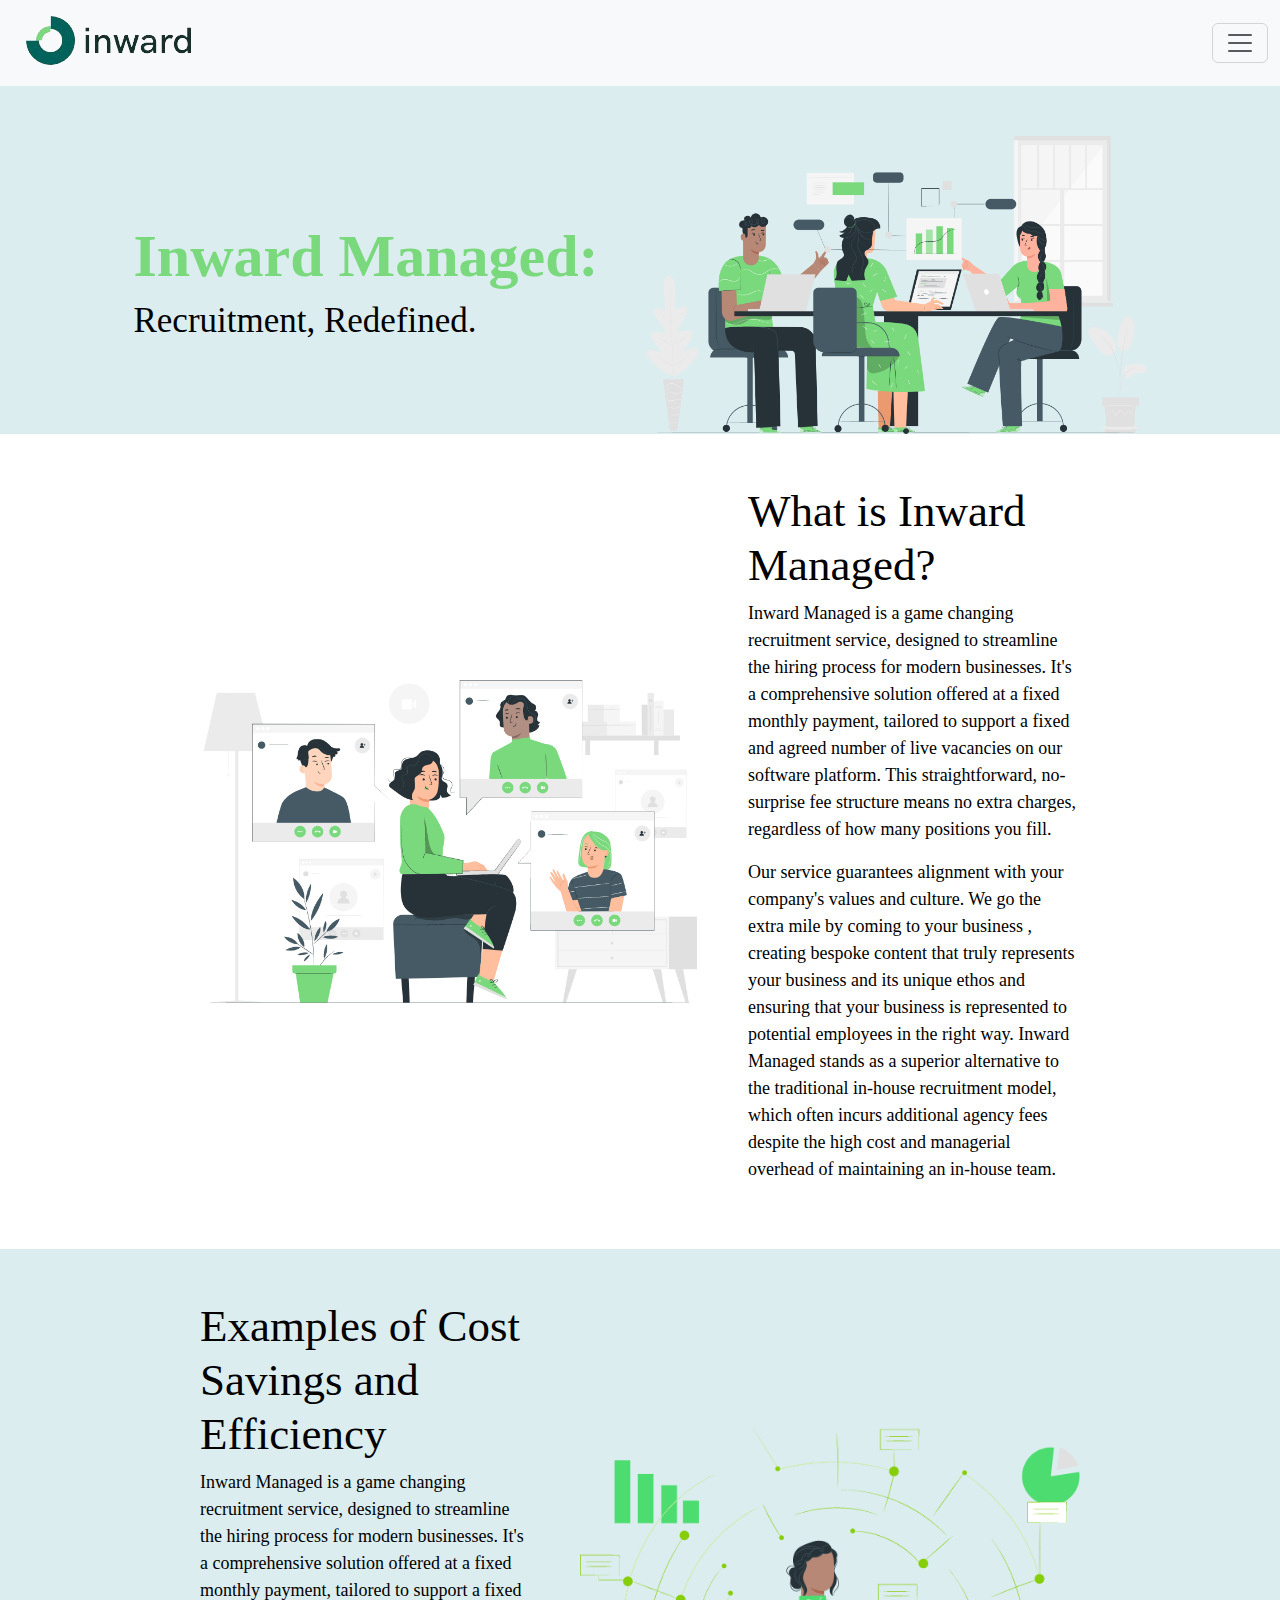
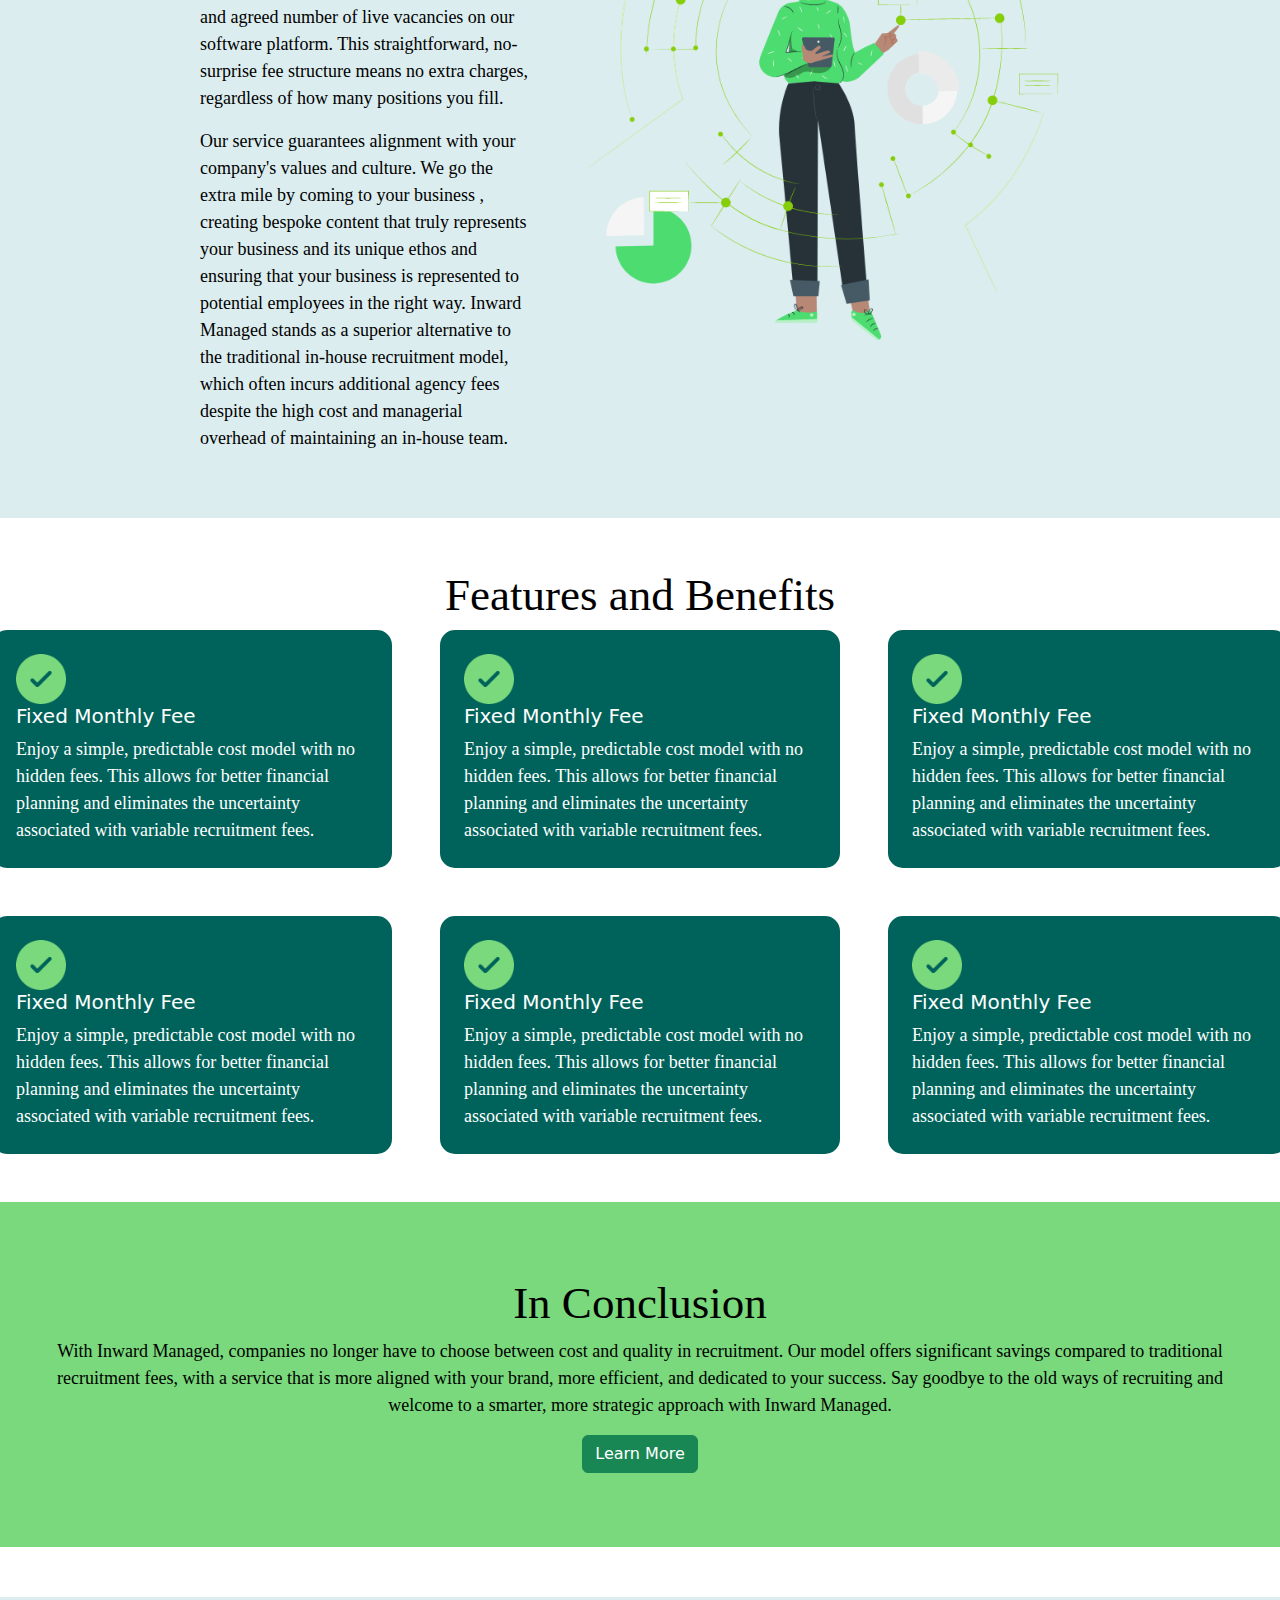
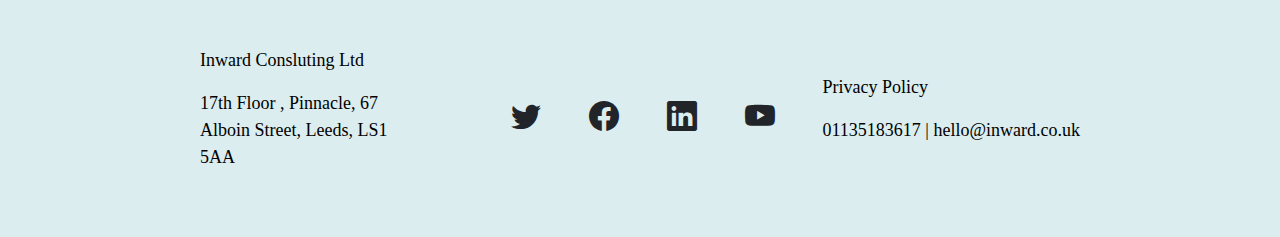
==== index.html @ 420029ac "INWARDS PROJECT" ====
<!DOCTYPE html>
<html lang="en">
<head>
    <meta charset="UTF-8">
    <meta name="viewport" content="width=device-width, initial-scale=1.0">
    <title>Inwards</title>
    <!-- bootstrap cdn -->
    <link href="https://cdn.jsdelivr.net/npm/bootstrap@5.3.3/dist/css/bootstrap.min.css" rel="stylesheet" integrity="sha384-QWTKZyjpPEjISv5WaRU9OFeRpok6YctnYmDr5pNlyT2bRjXh0JMhjY6hW+ALEwIH" crossorigin="anonymous">
    <script src="https://cdn.jsdelivr.net/npm/bootstrap@5.3.3/dist/js/bootstrap.bundle.min.js" integrity="sha384-YvpcrYf0tY3lHB60NNkmXc5s9fDVZLESaAA55NDzOxhy9GkcIdslK1eN7N6jIeHz" crossorigin="anonymous"></script>
    <link rel="stylesheet" href="css/style.css">
    <!-- Bootstrap Icons CSS via CDN -->
    <link href="https://cdn.jsdelivr.net/npm/bootstrap-icons/font/bootstrap-icons.css" rel="stylesheet">
</head>
<!-- navbar -->
<div class="collapse container" id="navbarToggleExternalContent">
    <div class="bg-dark p-4">
      <h5 class="text-white h4">Collapsed content</h5>
      <span class="text-muted">Toggleable via the navbar brand.</span>
    </div>
  </div>
  <nav class="navbar navbar-light bg-light container">
    <div class="container-fluid">
        <img src="images/logo.png" alt="">
      <button class="navbar-toggler" type="button" data-bs-toggle="collapse" data-bs-target="#navbarToggleExternalContent" aria-controls="navbarToggleExternalContent" aria-expanded="false" aria-label="Toggle navigation">
        <span class="navbar-toggler-icon"></span>
      </button>
    </div>
  </nav>
<!-- navbar -->
<body>
    <!-- banner section -->
        <section id="banner-scction" class="banner container d-flex justify-content-center align-items-center gap-5 pb-0">
            <div class="banner-column">
                <h1>Inward Managed:</h1>
                <h4>Recruitment, Redefined.</h4>
            </div>
            <div class="banne-image">
                <img src="images/Team-pana.png" style="width: 500px;" alt="">
            </div>
        </section>
    <!-- !banner section -->
    <!-- what is inward manage section -->
        <section id="whatIsInwardSection" class="whatIsInwardSection container d-flex justify-content-center align-items-center gap-5">
            <div class="inward-column-image">
                <img src="images/Remote team-pana.png" style="width: 500px;" alt="">
            </div>
            <div class="inward-column">
                <h2>What is Inward Managed?</h2>
                <p>Inward Managed is a game changing recruitment service, designed to streamline the hiring process for modern businesses. It's a comprehensive solution offered at a fixed monthly payment, tailored to support a fixed and agreed number of live vacancies on our software platform. This straightforward, no-surprise fee structure means no extra charges, regardless of how many positions you fill.</p>
                <p>Our service guarantees alignment with your company's values and culture. We go the extra mile by coming to your business , creating bespoke content that truly represents your business and its unique ethos and ensuring that your business is represented to potential employees in the right way. Inward Managed stands as a superior alternative to the traditional in-house recruitment model, which often incurs additional agency fees despite the high cost and managerial overhead of maintaining an in-house team.</p>

            </div>
        </section>
    <!-- !waht is inward manage section -->
    <!-- examples section -->
    <section id="examplesSection" class="examplesSection container d-flex justify-content-center align-items-center gap-5">
        <div class="examples-column">
            <h2>Examples of Cost Savings and Efficiency</h2>
                <p>Inward Managed is a game changing recruitment service, designed to streamline the hiring process for modern businesses. It's a comprehensive solution offered at a fixed monthly payment, tailored to support a fixed and agreed number of live vacancies on our software platform. This straightforward, no-surprise fee structure means no extra charges, regardless of how many positions you fill.</p>
                <p>Our service guarantees alignment with your company's values and culture. We go the extra mile by coming to your business , creating bespoke content that truly represents your business and its unique ethos and ensuring that your business is represented to potential employees in the right way. Inward Managed stands as a superior alternative to the traditional in-house recruitment model, which often incurs additional agency fees despite the high cost and managerial overhead of maintaining an in-house team.</p>
        </div>
        <div class="examples-column-image">
            <img src="images/Group 83.png" style="width: 500px;" alt="">
        </div>
    </section>
    <!-- !examples section -->
    <!-- feaures and benefits section -->
    <section id="feature-benefitsSection" class="feature-benefitesSection d-flex flex-column justify-content-center align-items-center gap-5">
        <div class="feature-benefits d-flex flex-column justify-content-center align-items-center">
            <h2>Features and Benefits</h2>
            <div class="feature-benefits-cards d-flex flex-row gap-5 flex-wrap justify-content-center align-items-center">
                    <div class="card" style="width: 25rem;">
                        <div class="card-body">
                            <img src="images/checked.png" style="width: 50px;" alt="">
                        <h5 class="card-title">Fixed Monthly Fee</h5>
                        <p class="card-text">Enjoy a simple, predictable cost model with no hidden fees. This allows for better financial planning and eliminates the uncertainty associated with variable recruitment fees.
                        </p>
                        </div>
                    </div>
                    <div class="card" style="width: 25rem;">
                        <div class="card-body">
                            <img src="images/checked.png" style="width: 50px;" alt="">
                        <h5 class="card-title">Fixed Monthly Fee</h5>
                        <p class="card-text">Enjoy a simple, predictable cost model with no hidden fees. This allows for better financial planning and eliminates the uncertainty associated with variable recruitment fees.
                        </p>
                        </div>
                    </div>
                    <div class="card" style="width: 25rem;">
                        <div class="card-body">
                            <img src="images/checked.png" style="width: 50px;" alt="">
                        <h5 class="card-title">Fixed Monthly Fee</h5>
                        <p class="card-text">Enjoy a simple, predictable cost model with no hidden fees. This allows for better financial planning and eliminates the uncertainty associated with variable recruitment fees.
                        </p>
                        </div>
                    </div>
                    <div class="card" style="width: 25rem;">
                        <div class="card-body">
                            <img src="images/checked.png" style="width: 50px;" alt="">
                        <h5 class="card-title">Fixed Monthly Fee</h5>
                        <p class="card-text">Enjoy a simple, predictable cost model with no hidden fees. This allows for better financial planning and eliminates the uncertainty associated with variable recruitment fees.
                        </p>
                        </div>
                    </div>
                    <div class="card" style="width: 25rem;">
                        <div class="card-body">
                            <img src="images/checked.png" style="width: 50px;" alt="">
                        <h5 class="card-title">Fixed Monthly Fee</h5>
                        <p class="card-text">Enjoy a simple, predictable cost model with no hidden fees. This allows for better financial planning and eliminates the uncertainty associated with variable recruitment fees.
                        </p>
                        </div>
                    </div>
                    <div class="card" style="width: 25rem;">
                        <div class="card-body">
                            <img src="images/checked.png" style="width: 50px;" alt="">
                        <h5 class="card-title">Fixed Monthly Fee</h5>
                        <p class="card-text">Enjoy a simple, predictable cost model with no hidden fees. This allows for better financial planning and eliminates the uncertainty associated with variable recruitment fees.
                        </p>
                        </div>
                    </div>
                    <div class="card last-column" style="width: 90rem;">
                        <div class="card-body d-flex flex-column justify-content-center align-items-center">
                        <h2 class="card-title">In Conclusion</h2>
                        <p class="card-text last-column">With Inward Managed, companies no longer have to choose between cost and quality in recruitment. Our model offers significant savings compared to traditional recruitment fees, with a service that is more aligned with your brand, more efficient, and dedicated to your success. Say goodbye to the old ways of recruiting and welcome to a smarter, more strategic approach with Inward Managed.
                        </p>
                        <button type="button" class="btn btn-success">Learn More</button>
                        </div>
                    </div>
            </div>
        </div>
    </section>
    <!-- !feaures and benefits section -->
    <!-- Footer Section -->
    <section id="footer" class="footer d-flex justify-between-center align-items-center">
        <div class="footer-container d-flex justify-content-between align-items-center w-100">
            <div class="foot-child1 col-3">
                <p>Inward Consluting Ltd</p>
                <p>17th Floor , Pinnacle, 67 Alboin Street, Leeds, LS1 5AA</p>
            </div>
            <div class="foot-child2 d-flex gap-5 col-3">
                <i class="bi bi-twitter"></i>
                <i class="bi bi-facebook"></i>
                <i class="bi bi-linkedin"></i>
                <i class="bi bi-youtube"></i>
            </div>
            <div class="foot-child3">
                <p>Privacy Policy</p>
                <p>01135183617 | hello@inward.co.uk</p>
            </div>
        </div>
    </section>
</body>
</html>
---- css/style.css ----
@import url('https://fonts.googleapis.com/css2?family=Hanken+Grotesk:ital,wght@0,100..900;1,100..900&display=swap');


h1 {
    font-family: 'hanken';
    font-size: 60px;
    font-weight: 700;
    color: #79D97C;
}
h2 {
    font-family: 'hanken';
    font-size: 45px;
    font: 500;
    color: #000;
}
h4 {
    font-family: 'hanken';
    font-size: 35px;
    font-weight: 400;
    color: #000;
}
p {
    font-family: 'hanken';
    font-size: 18px;
    font-weight: 400;
    color: #000;
}
.container {
    max-width: 1920px;
}
/* banner section */
#banner-scction {
    background: #DBEDEF;
    padding: 50px 20px;
}

/* what is inward managed section */
#whatIsInwardSection,
#feature-benefitsSection,
#plan-pricing-section {
    padding: 50px 200px;
}

/* examples Section */
#examplesSection,
#footer {
    background: #DBEDEF;
    padding: 50px 200px;
}
/* feature and benefits Section */
#feature-benefitsSection .card {
    background: #00635B;
    border: 8px solid #00635B;
    border-radius: 15px;
    color: #fff;
}
#feature-benefitsSection .card p {
    color: #fff;
}
#feature-benefitsSection .card:nth-child(7) {
    background: #79D97C;
    border: 8px solid #79D97C;
}
#feature-benefitsSection .card h2 {
    color: #000;
}
.card.last-column {
    padding: 50px 100px;
}
.card.last-column p {
    color: #000 !important;
    text-align: center;
}
/* Plan & Pricing Section */
#plan-pricing-section p {
    width: 50%;
    text-align: center;
}
#plan-pricing-section .plan-title {
    background-image: url('plan-image.png');
}
/* footer section */
.foot-child2 i {
    font-size: 30px;
}
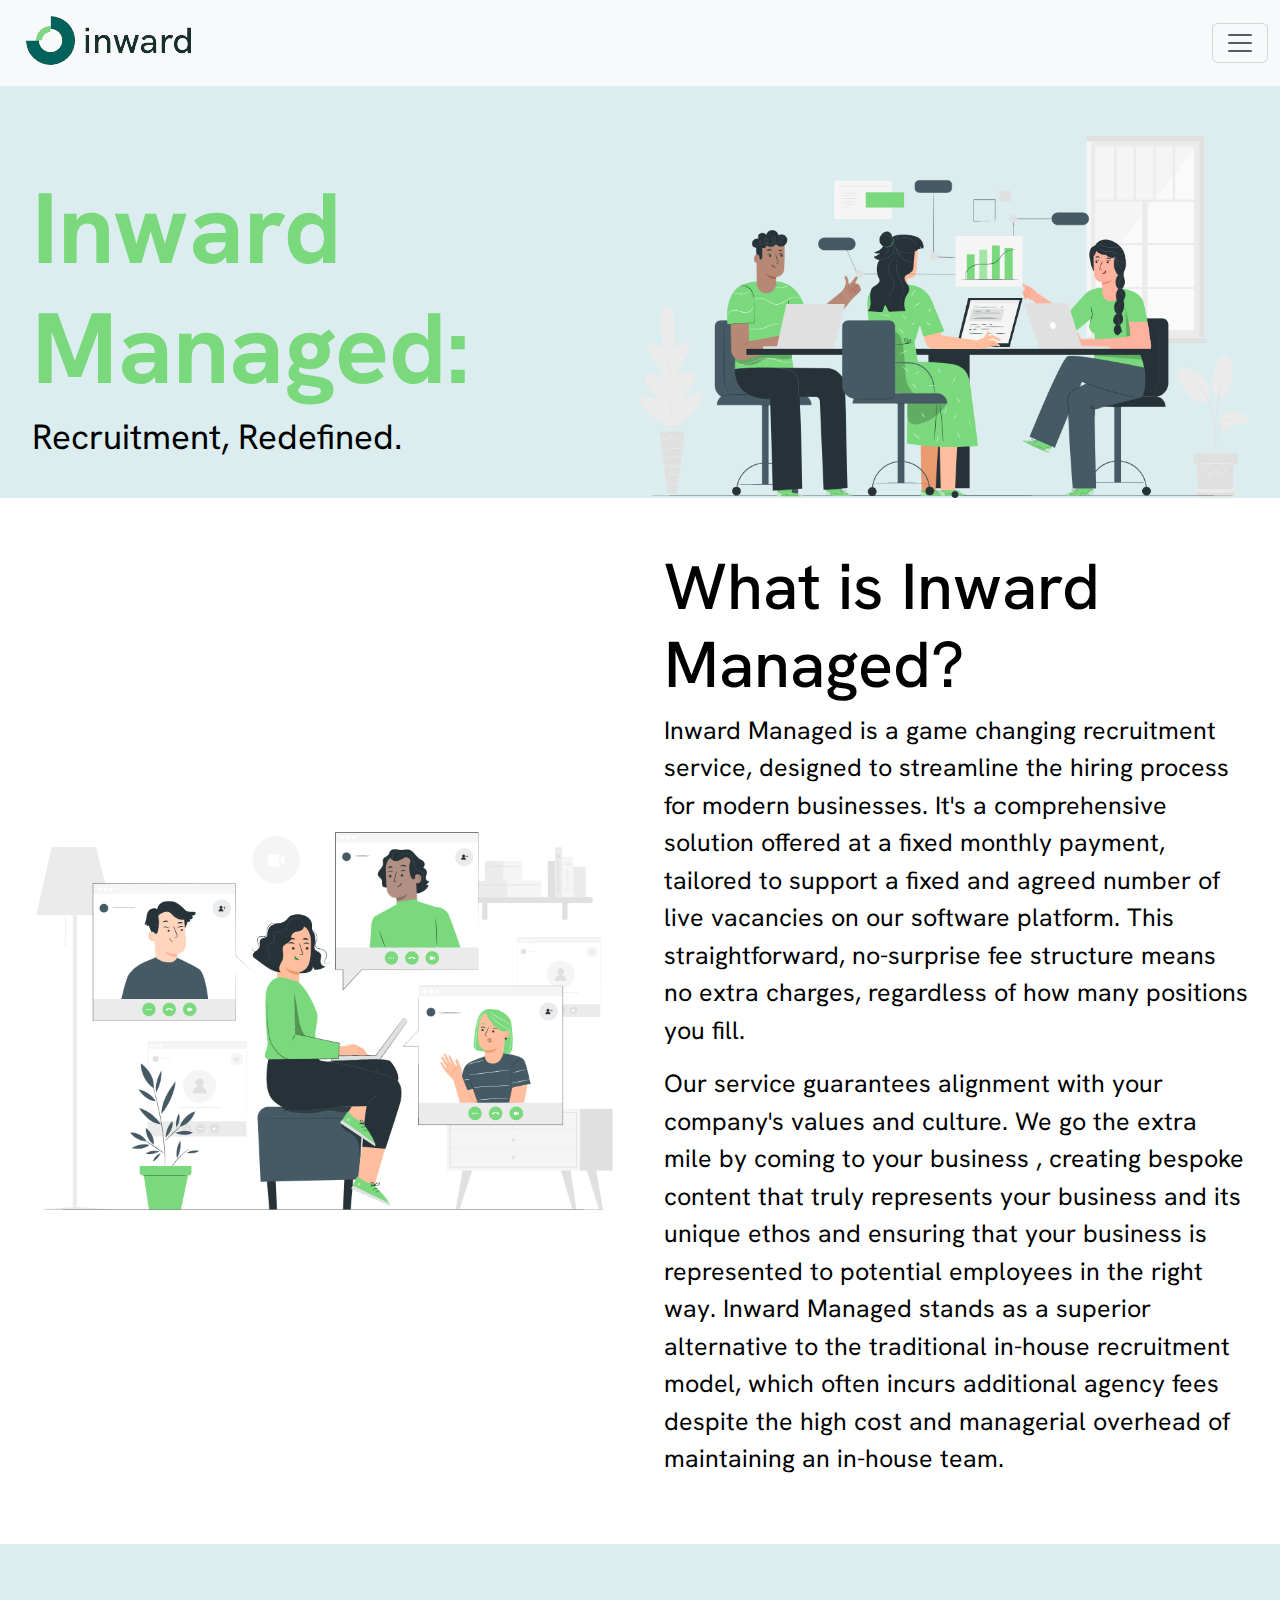
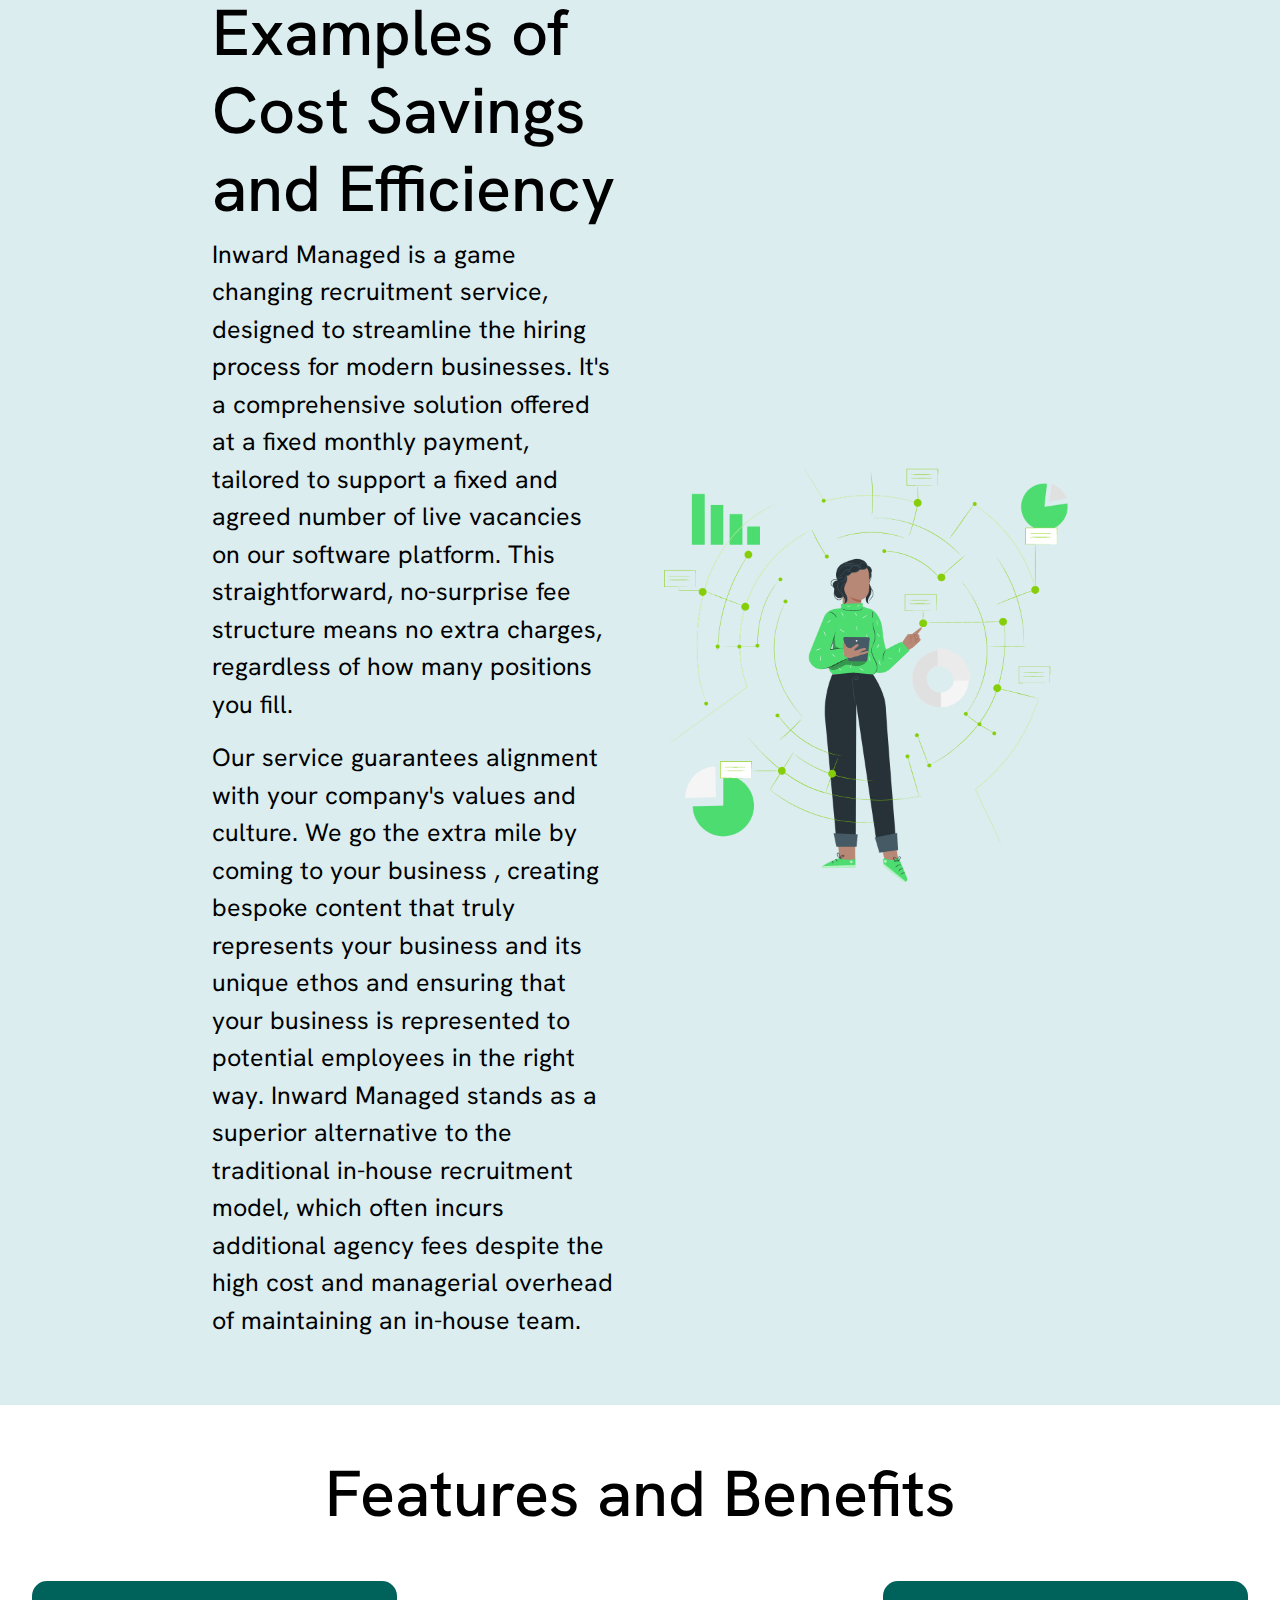
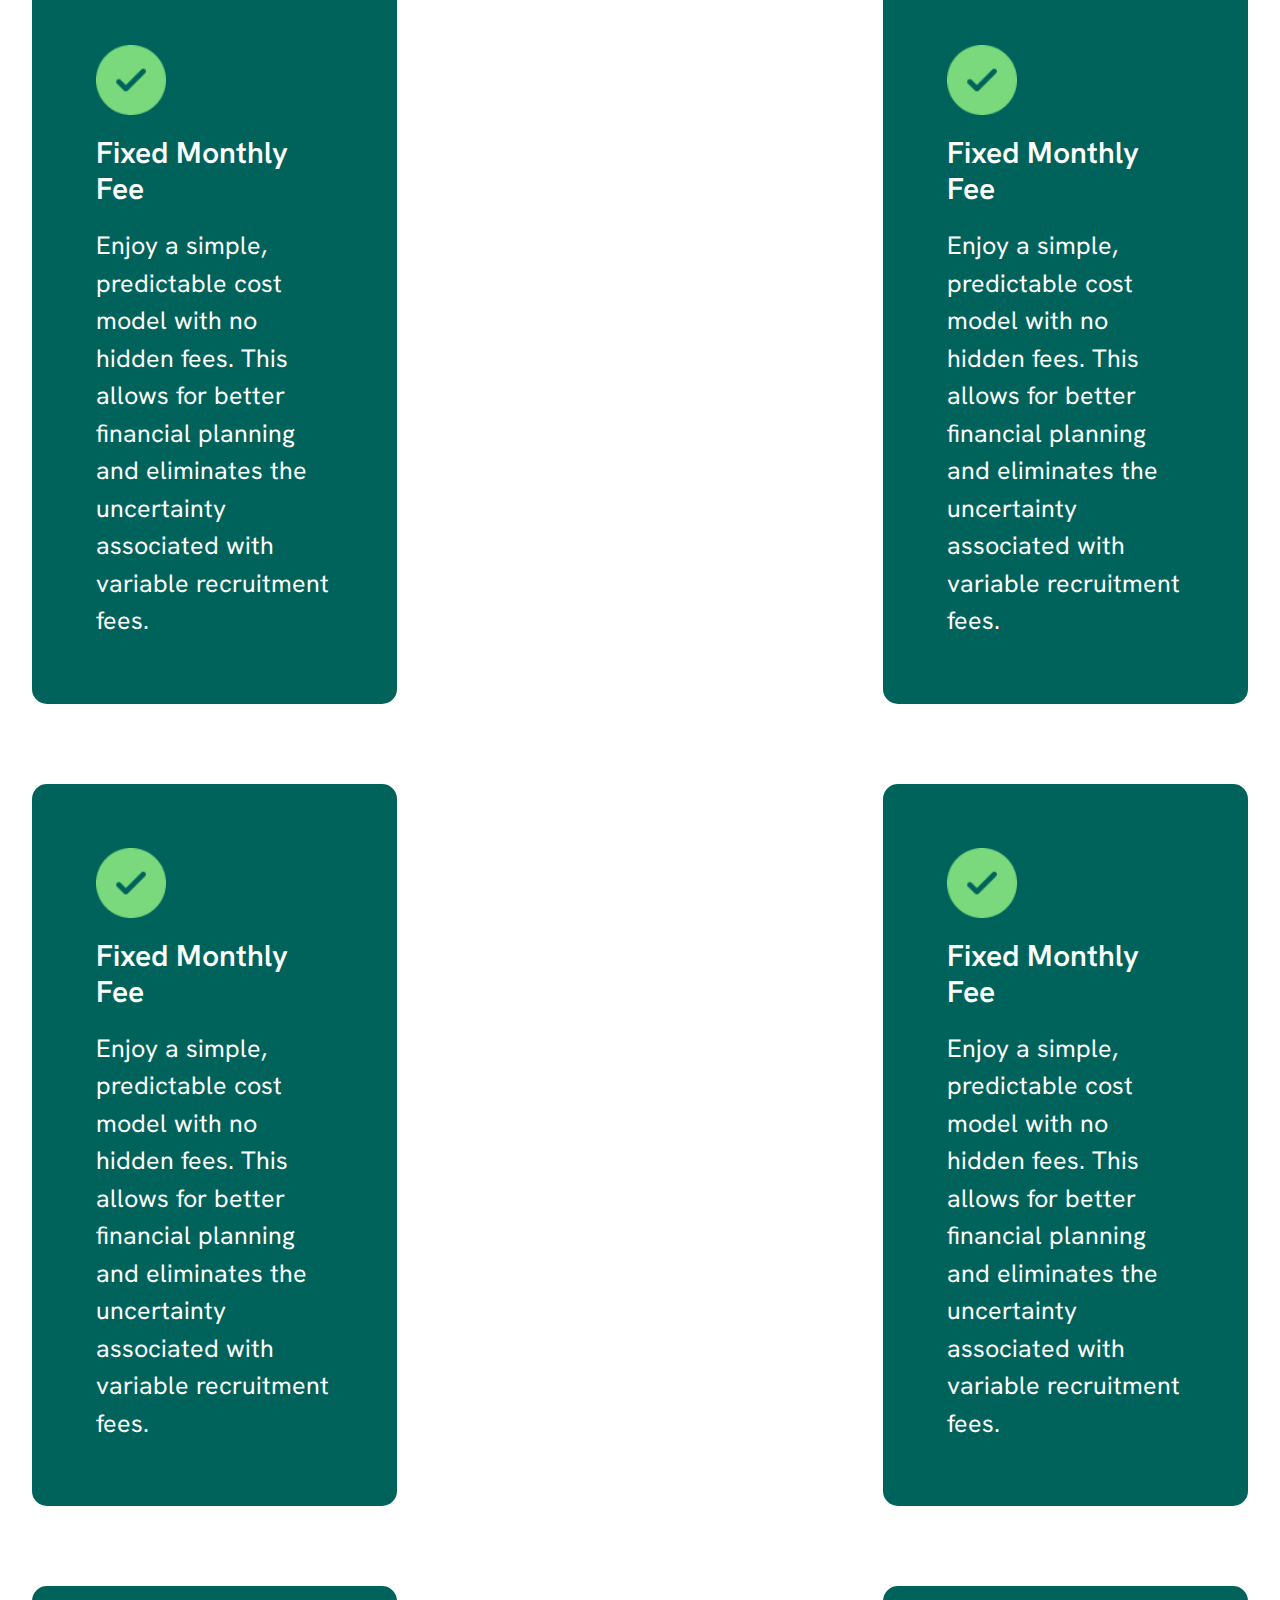
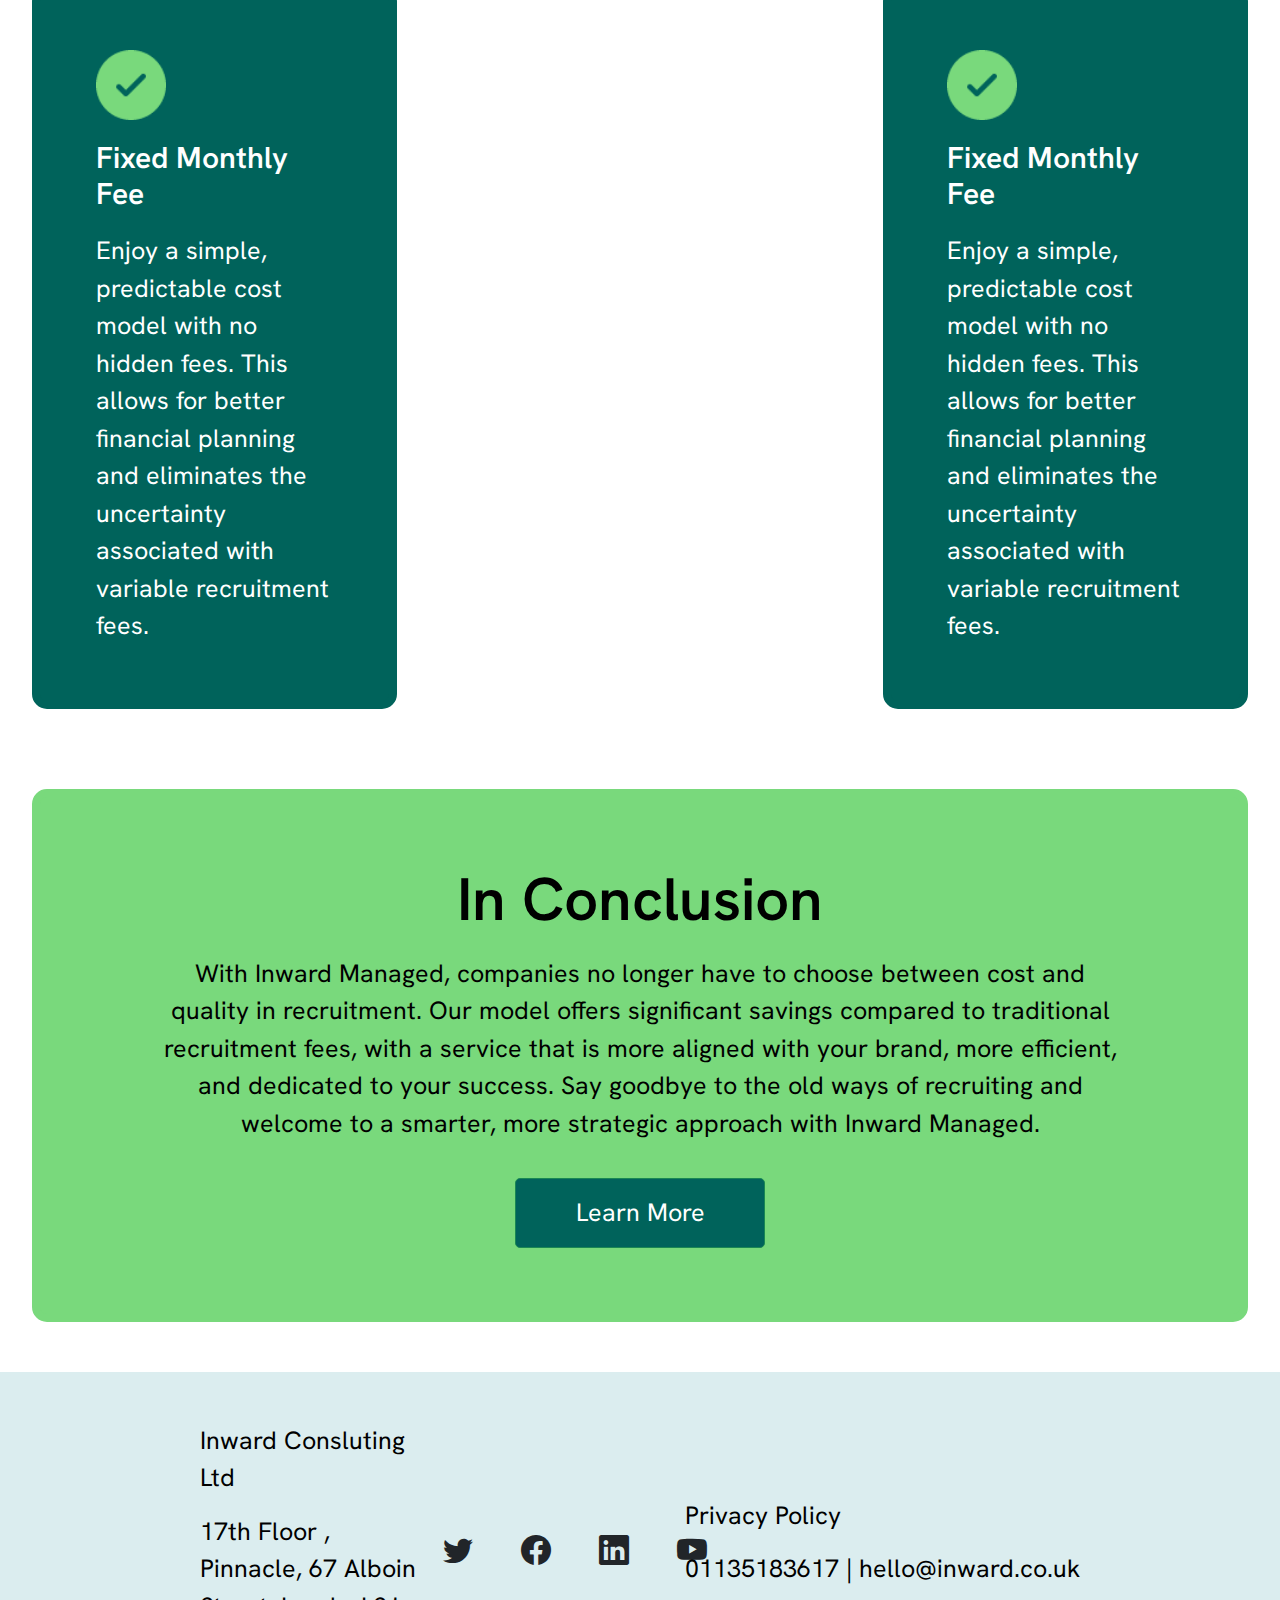
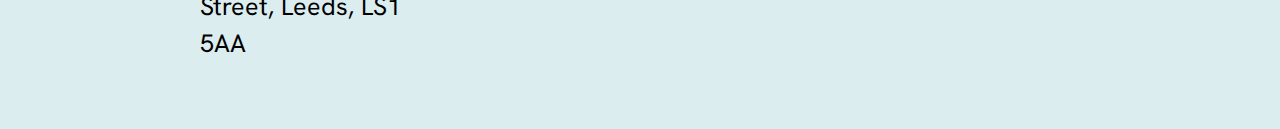
==== commit 6eac88c4: "Adding Pricing page and Editing" ====
--- a/index.html
+++ b/index.html
@@ -12,14 +12,14 @@
     <link href="https://cdn.jsdelivr.net/npm/bootstrap-icons/font/bootstrap-icons.css" rel="stylesheet">
 </head>
 <!-- navbar -->
-<div class="collapse container" id="navbarToggleExternalContent">
-    <div class="bg-dark p-4">
+<div class="collapse" id="navbarToggleExternalContent">
+    <div class="bg-dark p-4 container">
       <h5 class="text-white h4">Collapsed content</h5>
       <span class="text-muted">Toggleable via the navbar brand.</span>
     </div>
   </div>
-  <nav class="navbar navbar-light bg-light container">
-    <div class="container-fluid">
+  <nav class="navbar navbar-light bg-light">
+    <div class="container-fluid container" >
         <img src="images/logo.png" alt="">
       <button class="navbar-toggler" type="button" data-bs-toggle="collapse" data-bs-target="#navbarToggleExternalContent" aria-controls="navbarToggleExternalContent" aria-expanded="false" aria-label="Toggle navigation">
         <span class="navbar-toggler-icon"></span>
@@ -29,102 +29,107 @@
 <!-- navbar -->
 <body>
     <!-- banner section -->
-        <section id="banner-scction" class="banner container d-flex justify-content-center align-items-center gap-5 pb-0">
-            <div class="banner-column">
-                <h1>Inward Managed:</h1>
-                <h4>Recruitment, Redefined.</h4>
-            </div>
-            <div class="banne-image">
-                <img src="images/Team-pana.png" style="width: 500px;" alt="">
+        <section id="banner-scction" class="banner gap-5 pb-0">
+            <div class="container d-flex justify-content-center align-items-center">
+                <div class="banner-column sec-items">
+                    <h1>Inward Managed:</h1>
+                    <h4>Recruitment, Redefined.</h4>
+                </div>
+                <div class="banne-image sec-items">
+                    <img src="images/Team-pana.png"  alt="">
+                </div>
             </div>
         </section>
     <!-- !banner section -->
     <!-- what is inward manage section -->
-        <section id="whatIsInwardSection" class="whatIsInwardSection container d-flex justify-content-center align-items-center gap-5">
-            <div class="inward-column-image">
-                <img src="images/Remote team-pana.png" style="width: 500px;" alt="">
-            </div>
-            <div class="inward-column">
-                <h2>What is Inward Managed?</h2>
-                <p>Inward Managed is a game changing recruitment service, designed to streamline the hiring process for modern businesses. It's a comprehensive solution offered at a fixed monthly payment, tailored to support a fixed and agreed number of live vacancies on our software platform. This straightforward, no-surprise fee structure means no extra charges, regardless of how many positions you fill.</p>
-                <p>Our service guarantees alignment with your company's values and culture. We go the extra mile by coming to your business , creating bespoke content that truly represents your business and its unique ethos and ensuring that your business is represented to potential employees in the right way. Inward Managed stands as a superior alternative to the traditional in-house recruitment model, which often incurs additional agency fees despite the high cost and managerial overhead of maintaining an in-house team.</p>
-
+        <section id="whatIsInwardSection" class="whatIsInwardSection">
+            <div class="container d-flex justify-content-center align-items-center gap-5">
+                <div class="inward-column-image sec-items">
+                    <img src="images/Remote team-pana.png" alt="">
+                </div>
+                <div class="inward-column sec-items">
+                    <h2>What is Inward Managed?</h2>
+                    <p>Inward Managed is a game changing recruitment service, designed to streamline the hiring process for modern businesses. It's a comprehensive solution offered at a fixed monthly payment, tailored to support a fixed and agreed number of live vacancies on our software platform. This straightforward, no-surprise fee structure means no extra charges, regardless of how many positions you fill.</p>
+                    <p>Our service guarantees alignment with your company's values and culture. We go the extra mile by coming to your business , creating bespoke content that truly represents your business and its unique ethos and ensuring that your business is represented to potential employees in the right way. Inward Managed stands as a superior alternative to the traditional in-house recruitment model, which often incurs additional agency fees despite the high cost and managerial overhead of maintaining an in-house team.</p>
+                </div>
             </div>
         </section>
     <!-- !waht is inward manage section -->
     <!-- examples section -->
-    <section id="examplesSection" class="examplesSection container d-flex justify-content-center align-items-center gap-5">
-        <div class="examples-column">
-            <h2>Examples of Cost Savings and Efficiency</h2>
+    <section id="examplesSection" class="examplesSection">
+        <div class="container d-flex justify-content-center align-items-center gap-5">
+            <div class="examples-column sec-items">
+                <h2>Examples of Cost Savings and Efficiency</h2>
                 <p>Inward Managed is a game changing recruitment service, designed to streamline the hiring process for modern businesses. It's a comprehensive solution offered at a fixed monthly payment, tailored to support a fixed and agreed number of live vacancies on our software platform. This straightforward, no-surprise fee structure means no extra charges, regardless of how many positions you fill.</p>
                 <p>Our service guarantees alignment with your company's values and culture. We go the extra mile by coming to your business , creating bespoke content that truly represents your business and its unique ethos and ensuring that your business is represented to potential employees in the right way. Inward Managed stands as a superior alternative to the traditional in-house recruitment model, which often incurs additional agency fees despite the high cost and managerial overhead of maintaining an in-house team.</p>
-        </div>
-        <div class="examples-column-image">
-            <img src="images/Group 83.png" style="width: 500px;" alt="">
+            </div>
+            <div class="examples-column-image sec-items">
+                <img src="images/Group 83.png"  alt="">
+            </div>
         </div>
     </section>
     <!-- !examples section -->
     <!-- feaures and benefits section -->
     <section id="feature-benefitsSection" class="feature-benefitesSection d-flex flex-column justify-content-center align-items-center gap-5">
-        <div class="feature-benefits d-flex flex-column justify-content-center align-items-center">
+        <div class="feature-benefits container d-flex flex-column justify-content-center align-items-center">
             <h2>Features and Benefits</h2>
-            <div class="feature-benefits-cards d-flex flex-row gap-5 flex-wrap justify-content-center align-items-center">
-                    <div class="card" style="width: 25rem;">
-                        <div class="card-body">
-                            <img src="images/checked.png" style="width: 50px;" alt="">
+            <div class="feature-benefits-cards d-flex flex-row flex-wrap justify-content-between align-items-center">
+                <div class="card" style="width: 30%;">
+                    <div class="card-body">
+                        <img src="images/checked.png" alt="">
                         <h5 class="card-title">Fixed Monthly Fee</h5>
                         <p class="card-text">Enjoy a simple, predictable cost model with no hidden fees. This allows for better financial planning and eliminates the uncertainty associated with variable recruitment fees.
                         </p>
-                        </div>
                     </div>
-                    <div class="card" style="width: 25rem;">
-                        <div class="card-body">
-                            <img src="images/checked.png" style="width: 50px;" alt="">
+                </div>
+                <div class="card" style="width: 30%;">
+                    <div class="card-body">
+                        <img src="images/checked.png" alt="">
                         <h5 class="card-title">Fixed Monthly Fee</h5>
                         <p class="card-text">Enjoy a simple, predictable cost model with no hidden fees. This allows for better financial planning and eliminates the uncertainty associated with variable recruitment fees.
                         </p>
-                        </div>
                     </div>
-                    <div class="card" style="width: 25rem;">
-                        <div class="card-body">
-                            <img src="images/checked.png" style="width: 50px;" alt="">
+                </div>
+                <div class="card" style="width: 30%;">
+                    <div class="card-body">
+                        <img src="images/checked.png" alt="">
                         <h5 class="card-title">Fixed Monthly Fee</h5>
                         <p class="card-text">Enjoy a simple, predictable cost model with no hidden fees. This allows for better financial planning and eliminates the uncertainty associated with variable recruitment fees.
                         </p>
-                        </div>
                     </div>
-                    <div class="card" style="width: 25rem;">
-                        <div class="card-body">
-                            <img src="images/checked.png" style="width: 50px;" alt="">
+                </div>
+                <div class="card" style="width: 30%;">
+                    <div class="card-body">
+                        <img src="images/checked.png" alt="">
                         <h5 class="card-title">Fixed Monthly Fee</h5>
                         <p class="card-text">Enjoy a simple, predictable cost model with no hidden fees. This allows for better financial planning and eliminates the uncertainty associated with variable recruitment fees.
                         </p>
-                        </div>
                     </div>
-                    <div class="card" style="width: 25rem;">
-                        <div class="card-body">
-                            <img src="images/checked.png" style="width: 50px;" alt="">
+                </div>
+                <div class="card" style="width: 30%;">
+                    <div class="card-body">
+                        <img src="images/checked.png" alt="">
                         <h5 class="card-title">Fixed Monthly Fee</h5>
                         <p class="card-text">Enjoy a simple, predictable cost model with no hidden fees. This allows for better financial planning and eliminates the uncertainty associated with variable recruitment fees.
                         </p>
-                        </div>
                     </div>
-                    <div class="card" style="width: 25rem;">
-                        <div class="card-body">
-                            <img src="images/checked.png" style="width: 50px;" alt="">
+                </div>
+                <div class="card" style="width: 30%;">
+                    <div class="card-body">
+                        <img src="images/checked.png" alt="">
                         <h5 class="card-title">Fixed Monthly Fee</h5>
                         <p class="card-text">Enjoy a simple, predictable cost model with no hidden fees. This allows for better financial planning and eliminates the uncertainty associated with variable recruitment fees.
                         </p>
-                        </div>
                     </div>
-                    <div class="card last-column" style="width: 90rem;">
-                        <div class="card-body d-flex flex-column justify-content-center align-items-center">
-                        <h2 class="card-title">In Conclusion</h2>
-                        <p class="card-text last-column">With Inward Managed, companies no longer have to choose between cost and quality in recruitment. Our model offers significant savings compared to traditional recruitment fees, with a service that is more aligned with your brand, more efficient, and dedicated to your success. Say goodbye to the old ways of recruiting and welcome to a smarter, more strategic approach with Inward Managed.
-                        </p>
-                        <button type="button" class="btn btn-success">Learn More</button>
-                        </div>
+                </div>
+                <div class="card last-column" style="width: 100%;">
+                    <div class="card-body d-flex flex-column justify-content-center align-items-center">
+                    <h2 class="card-title">In Conclusion</h2>
+                    <p class="card-text last-column">With Inward Managed, companies no longer have to choose between cost and quality in recruitment. Our model offers significant savings compared to traditional recruitment fees, with a service that is more aligned with your brand, more efficient, and dedicated to your success. Say goodbye to the old ways of recruiting and welcome to a smarter, more strategic approach with Inward Managed.
+                    </p>
+                    <button class="btn btn-success">Learn More</button>
                     </div>
+                </div>
             </div>
         </div>
     </section>
@@ -149,4 +154,4 @@
         </div>
     </section>
 </body>
-</html>+</html>
--- a/css/style.css
+++ b/css/style.css
@@ -1,27 +1,61 @@
-@import url('https://fonts.googleapis.com/css2?family=Hanken+Grotesk:ital,wght@0,100..900;1,100..900&display=swap');
+
+
+
+@font-face {
+    font-family: 'Hanken Grotesk';
+    font-weight: 400;
+    src: url(../fonts/HankenGrotesk-Regular.ttf);
+}
+
+@font-face {
+    font-family: 'Hanken Grotesk';
+    font-weight: 500;
+    src: url(../fonts/HankenGrotesk-Medium.ttf);
+}
+
+@font-face {
+    font-family: 'Hanken Grotesk';
+    font-weight: 600;
+    src: url(../fonts/HankenGrotesk-SemiBold.ttf);
+}
+
+@font-face {
+    font-family: 'Hanken Grotesk';
+    font-weight: 700;
+    src: url(../fonts/HankenGrotesk-Bold.ttf);
+}
+
+@font-face {
+    font-family: 'Hanken Grotesk';
+    font-weight: 900;
+    src: url(../fonts/HankenGrotesk-Black.ttf);
+}
+
+
+
 
 
 h1 {
-    font-family: 'hanken';
-    font-size: 60px;
+    font-family: 'Hanken Grotesk';
+    font-size: 100px;
     font-weight: 700;
     color: #79D97C;
 }
 h2 {
-    font-family: 'hanken';
-    font-size: 45px;
-    font: 500;
+    font-family: 'Hanken Grotesk';
+    font-size: 65px;
+    font: 600;
     color: #000;
 }
 h4 {
-    font-family: 'hanken';
+    font-family: 'Hanken Grotesk';
     font-size: 35px;
     font-weight: 400;
     color: #000;
 }
 p {
-    font-family: 'hanken';
-    font-size: 18px;
+    font-family: 'Hanken Grotesk';
+    font-size: 25px;
     font-weight: 400;
     color: #000;
 }
@@ -38,7 +72,41 @@
 #whatIsInwardSection,
 #feature-benefitsSection,
 #plan-pricing-section {
-    padding: 50px 200px;
+    padding: 50px 20px;
+}
+
+.feature-benefits-cards{
+    padding-top: 40px;
+    gap:80px;
+}
+
+.sec-items{
+    flex:1;
+}
+
+.sec-items img{
+    width:100%;
+}
+
+.card{
+    padding:40px;
+}
+
+.card-body {
+    display: flex;
+    flex-direction: column;
+    gap:20px;
+}
+
+.card-title{
+    font-size: 30px;
+    font-weight: 600;
+    font-family: 'Hanken Grotesk';
+    margin:0!important;
+}
+
+.card-body img {
+    width:70px;
 }
 
 /* examples Section */
@@ -63,6 +131,8 @@
 }
 #feature-benefitsSection .card h2 {
     color: #000;
+    font-size: 60px!important;
+    font-weight: 600!important;
 }
 .card.last-column {
     padding: 50px 100px;
@@ -73,8 +143,13 @@
 }
 /* Plan & Pricing Section */
 #plan-pricing-section p {
-    width: 50%;
-    text-align: center;
+    width: 80%;
+    text-align: center;
+    font-family: 'Hanken Grotesk';
+    font-size: 25px;
+    font-weight: 400;
+    color: #000;
+
 }
 #plan-pricing-section .plan-title {
     background-image: url('plan-image.png');
@@ -84,3 +159,108 @@
     font-size: 30px;
 }
 
+.btn.btn-success{
+    background-color: #00635B;
+    padding:15px 20px;
+    text-align: center;
+    width:250px;
+    border-radius:5px;
+    color:#fff;
+    font-size: 25px!important;
+    font-family: 'Hanken Grotesk';
+}
+
+
+
+.plan-pricing-container{
+    width: 100%;
+    max-width: 1400px;
+    display: flex;
+    gap:80px;
+    align-items: self-start;
+    margin-top: 50px;
+}
+
+.plan-card{
+    overflow: hidden;
+    border-radius:20px;
+    box-shadow: 0px 0px 5px #0000003a;
+}
+
+.plan-title{
+    background-size:contain;
+    background-position:top center;
+    background-repeat: no-repeat;
+    height: 350px;
+    padding:40px;
+    display: flex;
+    flex-direction: column;
+    align-items: center;
+}
+
+.plan-title h2{
+    text-align: center;
+    font-family: 'Hanken Grotesk';
+    font-size:60px;
+    line-height: 1em;
+    font-weight: 900;
+}
+
+.plan-title p{
+    text-align: center!important;
+    font-family: 'Hanken Grotesk'!important;
+    font-size:25px!important;
+    line-height: 1em!important;
+    font-weight: 900!important;
+}
+
+.top-list{
+    display: flex;
+    flex-direction: column;
+    gap:15px;
+    padding-bottom:30px;
+}
+
+
+.content-card{
+    display: flex;
+    flex-direction: column;
+    justify-content: space-between;
+    padding:30px;
+    height: auto;
+    min-height: 400px;
+    align-items: center;
+}
+
+.card-item-list{
+    display: flex;
+    gap:20px;
+}
+
+.card-item-list img{
+    width:30px;
+    height: 30px;
+    object-fit: contain;
+}
+
+.card-item-list p{
+   margin: 0px!important;
+   font-size:20px!important;
+   line-height: 1.5em!important;
+   text-align: left!important;
+}
+
+.btn-start{
+    text-align: center!important;
+    font-family: 'Hanken Grotesk'!important;
+    font-size:25px!important;
+    line-height: 1em!important;
+    font-weight: 900!important;
+    color:#000;
+    width:100%;
+    padding:20px;
+    text-decoration: none;
+    background-color:#79D97C;
+    border-radius: 5px;
+    text-transform: uppercase;
+}